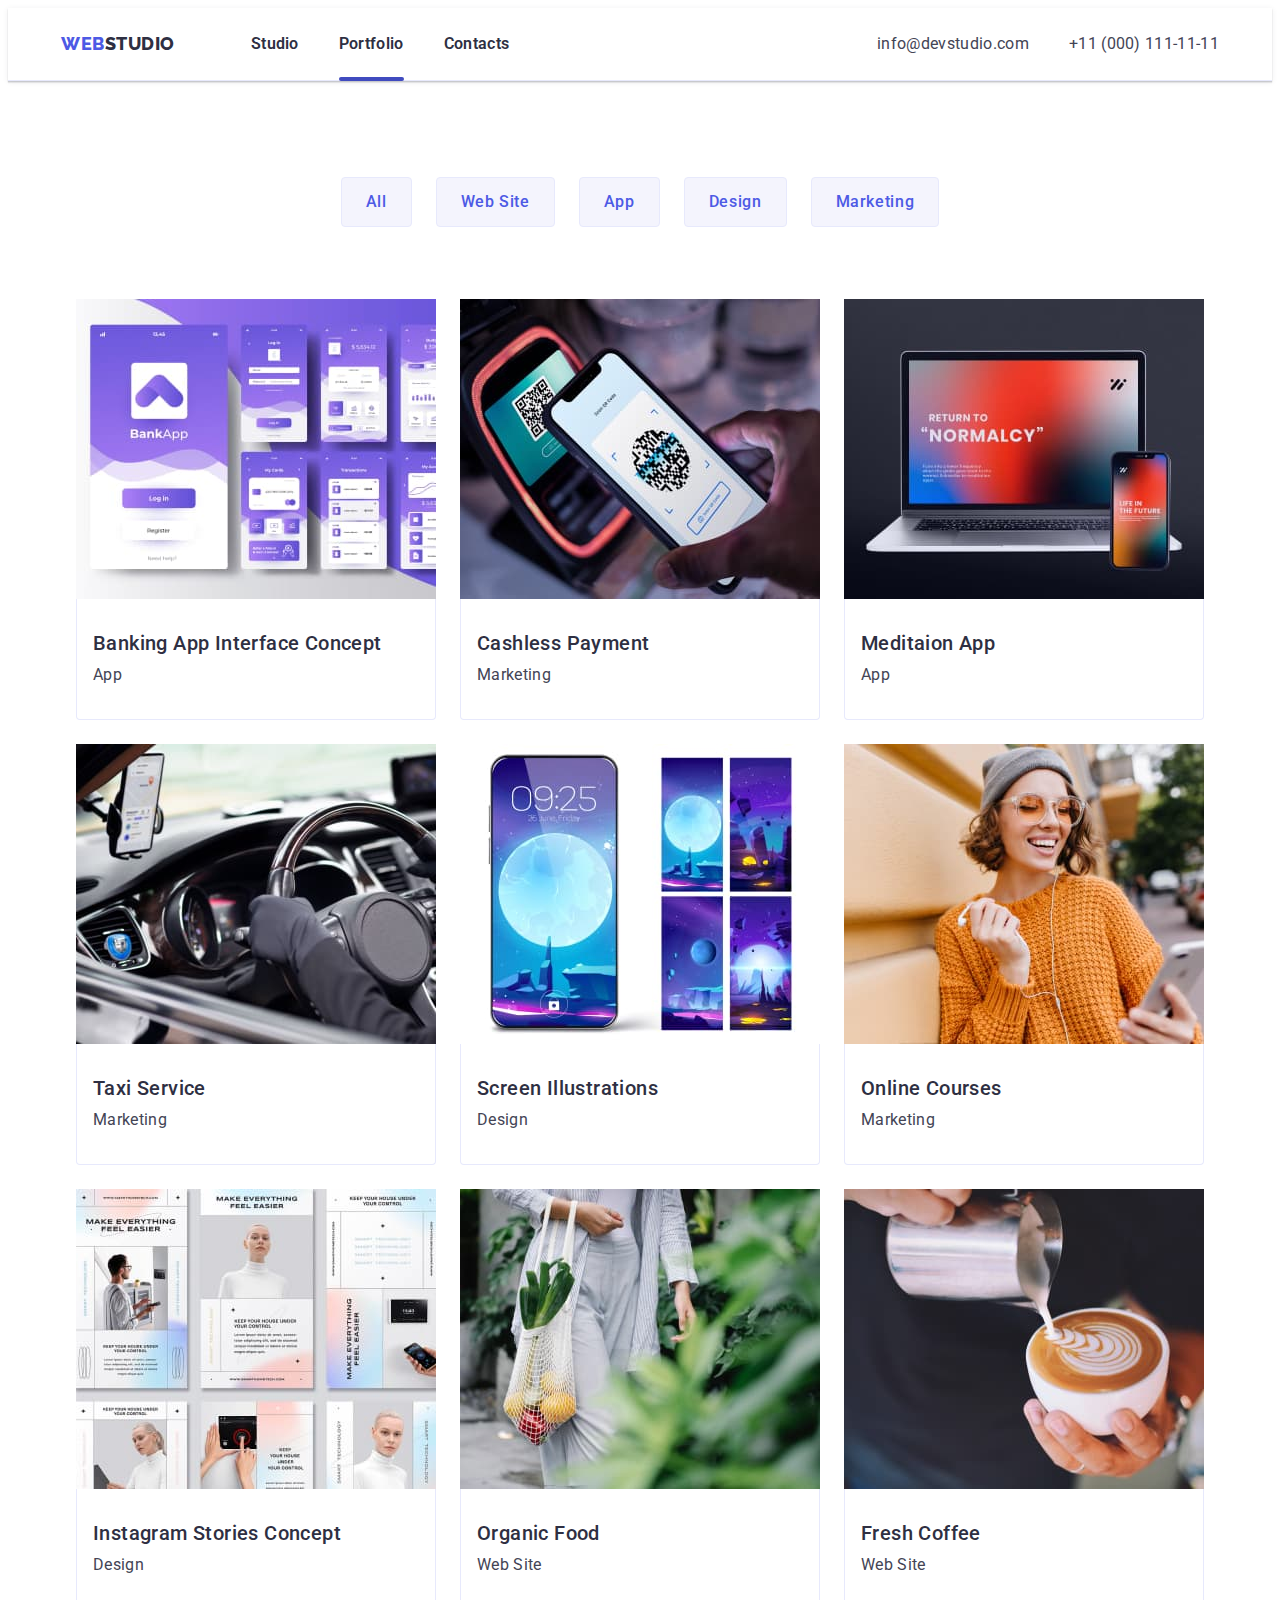
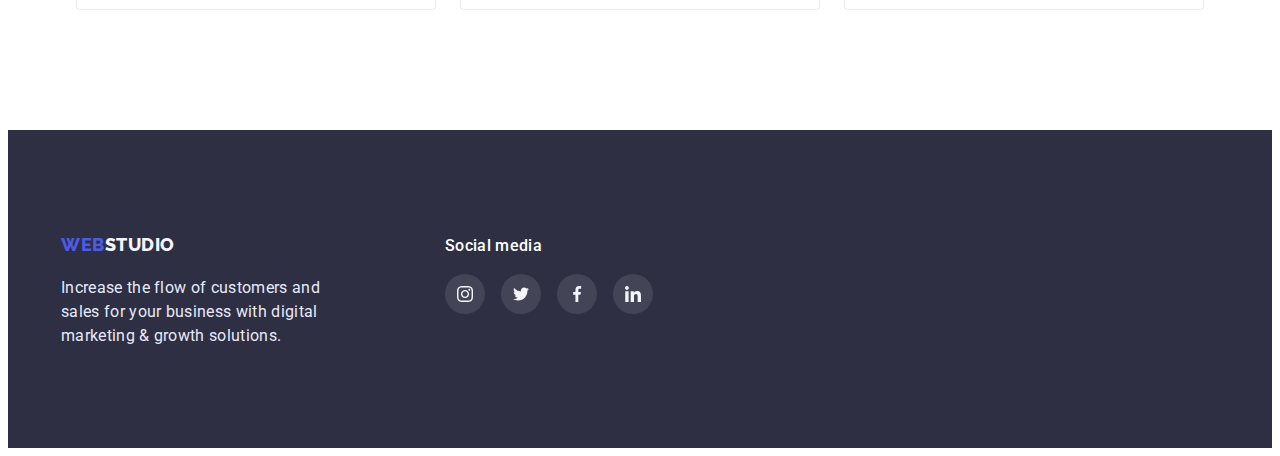
==== portfolio.html @ 4f0c4deb "modal-form" ====
<!DOCTYPE html>
<html lang="en">
  <head>
    <meta charset="UTF-8" />
    <meta http-equiv="X-UA-Compatible" content="IE=edge" />
    <meta name="viewport" content="width=device-width, initial-scale=1.0" />
    <title>WebStudio</title>
    <link rel="preconnect" href="https://fonts.googleapis.com" />
    <link rel="preconnect" href="https://fonts.gstatic.com" crossorigin />
    <link
      href="https://fonts.googleapis.com/css2?family=Raleway:wght@800&family=Roboto:wght@400;500;700;900&display=swap"
      rel="stylesheet"
    />
    <link
      rel="stylesheet"
      href="https://cdnjs.cloudflare.com/ajax/libs/modern-normalize/1.1.0/modern-normalize.min.css"
      integrity="sha512-wpPYUAdjBVSE4KJnH1VR1HeZfpl1ub8YT/NKx4PuQ5NmX2tKuGu6U/JRp5y+Y8XG2tV+wKQpNHVUX03MfMFn9Q=="
      crossorigin="anonymous"
      referrerpolicy="no-referrer"
    />
    <link rel="stylesheet" href="./css/styles.css" />
  </head>
  <body>
    <header class="header heder-portfolio">
      <div class="conteiner header-conteiner">
        <nav class="header-navigation">
          <a href="./index.html" class="header-logo link">
            <span class="span-header-logo">Web</span>Studio</a
          >
          <ul class="header-list list">
            <li class="header-item">
              <a href="./index.html" class="header-link link">Studio</a>
            </li>
            <li class="header-item">
              <a href="./portfolio.html" class="header-link link current"
                >Portfolio</a
              >
            </li>
            <li class="header-item">
              <a href="" class="header-link link">Contacts</a>
            </li>
          </ul>
        </nav>
        <address class="adress">
          <ul class="adress-list list">
            <li class="adress-item">
              <a href="mailto:info@devstudio.com" class="adress-mail link"
                >info@devstudio.com</a
              >
            </li>
            <li class="adress-item">
              <a href="tel:+110001111111" class="adress-tel link"
                >+11 (000) 111-11-11</a
              >
            </li>
          </ul>
        </address>
      </div>
    </header>
    <main class="main-portfolio">
      <section class="portfolio">
        <div class="conteiner">
          <h2 hidden class="hidden visually-hidden">hidden features</h2>
          <ul class="portfolio-list-btn list">
            <li><button type="button" class="portfolio-btn">All</button></li>
            <li>
              <button type="button" class="portfolio-btn">Web Site</button>
            </li>
            <li><button type="button" class="portfolio-btn">App</button></li>
            <li><button type="button" class="portfolio-btn">Design</button></li>
            <li>
              <button type="button" class="portfolio-btn">Marketing</button>
            </li>
          </ul>
          <h2 hidden class="hidden visually-hidden">hidden features</h2>
          <ul class="portfolio-list list">
            <li class="portfolio-examples">
              <div class="imig-shadow">
                <div class="portfolio-top-wrap">
                  <img
                    src="./images/app-interface.jpg"
                    alt="Banking App Interface Concept"
                    width="360"
                    height="300"
                  />
                  <p class="portfolio-top-text">
                    14 Stylish and User-Friendly App Design Concepts · Task
                    Manager App · Calorie Tracker App · Exotic Fruit Ecommerce
                    App · Cloud Storage App
                  </p>
                </div>
              </div>
              <div class="portfolio-borders">
                <h3 class="portfolio-title">Banking App Interface Concept</h3>
                <p class="information-desc">App</p>
              </div>
            </li>
            <li class="portfolio-examples">
              <div class="imig-shadow">
                <div class="portfolio-top-wrap">
                  <img
                    src="./images/cashless-payment.jpg"
                    alt="Cashless Payment"
                    width="360"
                    height="300"
                  />
                  <p class="portfolio-top-text"></p>
                </div>
              </div>
              <div class="portfolio-borders">
                <h3 class="portfolio-title">Cashless Payment</h3>
                <p class="information-desc">Marketing</p>
              </div>
            </li>
            <li class="portfolio-examples">
              <div class="imig-shadow">
                <div class="portfolio-top-wrap">
                  <img
                    src="./images/meditaion-app.jpg"
                    alt="Meditaion App"
                    width="360"
                    height="300"
                  />
                  <p class="portfolio-top-text"></p>
                </div>
              </div>
              <div class="portfolio-borders">
                <h3 class="portfolio-title">Meditaion App</h3>
                <p class="information-desc">App</p>
              </div>
            </li>
            <li class="portfolio-examples">
              <div class="imig-shadow">
                <div class="portfolio-top-wrap">
                  <img
                    src="./images/taxi-service.jpg"
                    alt="Taxi Service"
                    width="360"
                    height="300"
                  />
                  <p class="portfolio-top-text"></p>
                </div>
              </div>
              <div class="portfolio-borders">
                <h3 class="portfolio-title">Taxi Service</h3>
                <p class="information-desc">Marketing</p>
              </div>
            </li>
            <li class="portfolio-examples">
              <div class="imig-shadow">
                <div class="portfolio-top-wrap">
                  <img
                    src="./images/screen-iIlustrations.jpg"
                    alt="Screen Illustrations"
                    width="360"
                    height="300"
                  />
                  <p class="portfolio-top-text"></p>
                </div>
              </div>
              <div class="portfolio-borders">
                <h3 class="portfolio-title">Screen Illustrations</h3>
                <p class="information-desc">Design</p>
              </div>
            </li>
            <li class="portfolio-examples">
              <div class="imig-shadow">
                <div class="portfolio-top-wrap">
                  <img
                    src="./images/online-courses.jpg"
                    alt="Online Courses"
                    width="360"
                    height="300"
                  />
                  <p class="portfolio-top-text"></p>
                </div>
              </div>
              <div class="portfolio-borders">
                <h3 class="portfolio-title">Online Courses</h3>
                <p class="information-desc">Marketing</p>
              </div>
            </li>
            <li class="portfolio-examples">
              <div class="imig-shadow">
                <div class="portfolio-top-wrap">
                  <img
                    src="./images/instagram-storiesconcept.jpg"
                    alt="Instagram Stories Concept"
                    width="360"
                    height="300"
                  />
                  <p class="portfolio-top-text"></p>
                </div>
              </div>
              <div class="portfolio-borders">
                <h3 class="portfolio-title">Instagram Stories Concept</h3>
                <p class="information-desc">Design</p>
              </div>
            </li>
            <li class="portfolio-examples">
              <div class="imig-shadow">
                <div class="portfolio-top-wrap">
                  <img
                    src="./images/organic-food.jpg"
                    alt="Organic Food"
                    width="360"
                    height="300"
                  />
                  <p class="portfolio-top-text"></p>
                </div>
              </div>
              <div class="portfolio-borders">
                <h3 class="portfolio-title">Organic Food</h3>
                <p class="information-desc">Web Site</p>
              </div>
            </li>
            <li class="portfolio-examples">
              <div class="imig-shadow">
                <div class="portfolio-top-wrap">
                  <img
                    src="./images/fresh-coffee.jpg"
                    alt="Fresh Coffee"
                    width="360"
                    height="300"
                  />
                  <p class="portfolio-top-text"></p>
                </div>
              </div>
              <div class="portfolio-borders">
                <h3 class="portfolio-title">Fresh Coffee</h3>
                <p class="information-desc">Web Site</p>
              </div>
            </li>
          </ul>
        </div>
      </section>
    </main>
    <footer class="footer">
      <div class="conteiner footer-conteiner">
        <div class="footer-info">
          <h2 hidden class="hidden visually-hidden">hidden features</h2>
          <a href="./index.html" class="footer-logo link"
            ><span class="span-footer-logo">Web</span>Studio</a
          >
          <p class="footer-tagline">
            Increase the flow of customers and sales for your business with
            digital marketing & growth solutions.
          </p>
        </div>
        <div class="footer-media">
          <h3 class="footer-media-title">Social media</h3>
          <ul class="media-list list">
            <li class="media-item">
              <a href="" class="media-link link">
                <svg class="media-icon" width="16" height="16">
                  <use href="./images/icons.svg#icon-instagram-foter"></use>
                </svg>
              </a>
            </li>
            <li class="media-item">
              <a href="" class="media-link link">
                <svg class="media-icon" width="16" height="16">
                  <use href="./images/icons.svg#icon-twitter-foter"></use>
                </svg>
              </a>
            </li>
            <li class="media-item">
              <a href="" class="media-link link">
                <svg class="media-icon" width="16" height="16">
                  <use href="./images/icons.svg#icon-facebook-foter"></use>
                </svg>
              </a>
            </li>
            <li class="media-item">
              <a href="" class="media-link link">
                <svg class="media-icon" width="16" height="16">
                  <use href="./images/icons.svg#icon-linkedin-foter"></use>
                </svg>
              </a>
            </li>
          </ul>
        </div>
      </div>
    </footer>
  </body>
</html>
---- css/styles.css ----
:root {
  --main-title-fontweight: 500;
  --paragraph-color: #434455;
  --paragraph-fontsize: 16px;
  --logo-akcent-color: #4d5ae5;
  --gra: linear-gradient(rgb(46, 47, 66, 0.7), rgb(46, 47, 66, 0.7));
}
html {
  box-sizing: border-box;
}
*. *::before,
*::after {
  box-sizing: inherit;
}
body {
  font-family: "Roboto", sans-serif;
  color: #2e2f42;
}
h1,
h2,
h3,
h4,
h5,
h6,
p {
  margin: 0;
}
ul {
  margin: 0;
  padding-left: 0;
}
button {
  cursor: pointer;
}
img {
  max-width: 100%;
  height: auto;
  display: block;
}
.list {
  list-style: none;
}
.link {
  text-decoration: none;
}
.visually-hidden {
  position: absolute;
  white-space: nowrap;
  width: 1px;
  height: 1px;
  overflow: hidden;
  border: 0;
  padding: 0;
  clip: rect(0 0 0 0);
  clip-path: inset(50%);
  margin: -1px;
}
.conteiner-hero {
  width: 1158px;
  margin-left: auto;
  margin-right: auto;
}
.conteiner {
  width: 1158px;
  padding-left: 15px;
  padding-right: 15px;
  margin-left: auto;
  margin-right: auto;
}
/*------Header-------*/
.header {
  width: 100%;
  top: 0;
  padding-top: 24px;
  padding-bottom: 24px;
  border-bottom: 1px solid #e7e9fc;
  background: #ffffff;
}
.current {
  color: #404bbf;
  position: relative;
}
.current::after {
  content: "";
  position: absolute;
  width: 100%;
  position: absolute;
  height: 4px;
  background-color: #404bbf;
  border-radius: 2px;
  left: 0px;
  top: 43px;
}
.header-conteiner {
  display: flex;
}
.header-navigation {
  display: flex;
  align-items: center;
}
.span-header-logo {
  font-family: "Raleway", sans-serif;
  font-weight: 800;
  font-size: 18px;
  line-height: 1.33;
  align-items: center;
  letter-spacing: 0.03em;
  text-transform: uppercase;
  /* IRIS */
  color: var(--logo-akcent-color);
}
.header-logo {
  margin-right: 76px;
  font-family: "Raleway";
  font-weight: 800;
  font-size: 18px;
  line-height: 1.33;
  align-items: center;
  letter-spacing: 0.03em;
  text-transform: uppercase;
  color: #2e2f42;
}
.header-list {
  display: flex;
  gap: 40px;
}
.header-item {
  font-weight: 500;
  font-size: 16px;
  line-height: 1.5;
  /* identical to box height, or 150% */
  letter-spacing: 0.02em;
}
.header-link {
  font-weight: 600;
  font-size: 16px;
  line-height: 1.5;
  letter-spacing: 0.02em;
  /* NAVY BLUE */
  color: #2e2f42;
  transition: color 250ms cubic-bezier(0.4, 0, 0.2, 1);
}
.header-link:hover,
.header-link:focus {
  color: #4d5ae5;
}
/*------Adress-------*/
.adress {
  margin-left: auto;
}
.adress-list {
  display: flex;
  flex-wrap: wrap;
  align-items: center;
  gap: 40px;
}
.adress-item {
  font-style: normal;
  font-size: 16px;
  line-height: 1.5;
  letter-spacing: 0.02em;
  /* SLATE */
  color: #434455;
}
.adress-mail {
  font-style: normal;
  font-size: 16px;
  line-height: 1.5;
  letter-spacing: 0.02em;
  /* SLATE */
  color: #434455;
  transition: color 250ms cubic-bezier(0.4, 0, 0.2, 1);
}
.adress-mail:hover,
.adress-mail:focus {
  color: #4d5ae5;
}
.adress-tel {
  font-style: normal;
  font-size: 16px;
  line-height: 1.5;
  letter-spacing: 0.02em;
  /* SLATE */
  color: #434455;
  transition: color 250ms cubic-bezier(0.4, 0, 0.2, 1);
}
.adress-tel:hover,
.adress-tel:focus {
  color: #4d5ae5;
}
/*------Hero-------*/
.hero {
  max-width: 1440px;
  margin: 0 auto;
  background-position: center;
  background-repeat: no-repeat;
  background-image: var(--gra), url(../images/hero-bg.jpg);
  padding-top: 188px;
  padding-bottom: 188px;
  /* background: #2e2f42;*/
  text-align: center;
}
.hero-title {
  display: inline-block;
  max-width: 496px;
  margin-left: auto;
  margin-right: auto;
  font-size: 56px;
  line-height: 1.07;
  letter-spacing: 0.02em;
  color: #ffffff;
}
.hero-btn {
  margin-top: 48px;
  margin-right: auto;
  margin-left: auto;
  display: inline-block;
  font-weight: 500;
  font-size: 16px;
  line-height: 1.5;
  display: flex;
  align-items: center;
  letter-spacing: 0.04em;
  cursor: pointer;
  color: #ffffff;
  background: #4d5ae5;
  box-shadow: 0px 4px 4px rgba(0, 0, 0, 0.15);
  border-radius: 4px;
  padding: 16px 32px;
  min-width: 169px;
  border: 1px solid transparent;
  font-family: inherit;
  transition: background 250ms cubic-bezier(0.4, 0, 0.2, 1);
}
.hero-btn:hover,
.hero-btn:focus {
  background: #404bbf;
}
/*-----information--------*/
.information {
  padding-top: 120px;
}
.hidden {
}
.information-list {
  justify-content: center;
  display: flex;
  gap: 24px;
}
.information-item {
  display: flex;
  align-items: center;
  justify-content: center;
  width: 264px;
  height: 112px;
  background: #f4f4fd;
  border-color: #f4f4fd;
  border-radius: 4px;
}
.information-title {
  margin-top: 8px;
  font-weight: var(--main-title-fontweight);
  font-size: 20px;
  line-height: 1.2;
  letter-spacing: 0.02em;
}
.information-desc {
  min-width: 264px;
  margin-top: 8px;
  font-size: var(--paragraph-fontsize);
  line-height: 1.5;
  letter-spacing: 0.02em;
  /* SLATE */
  color: var(--paragraph-color);
}
.inform-list {
  display: flex;
  gap: 24px;
}

.inform-item-icon {
  width: calc((100%-72px) / 4);
}
.inform-link {
  width: 100%;
  height: 100%;
  display: flex;
  align-items: center;
  justify-content: center;
}
.inform-icon {
  fill: #2e2f42;
}
/*
.information-item:is(:hover, :focus) {
  border-color: #4d5ae5;
}

.information-item:is(:hover, :focus) .inform-icon {
  fill: #4d5ae5;
  border-color: #4d5ae5;
}
*/

/*-----Doing--------*/
.doing {
  padding-bottom: 120px;
  padding-top: 120px;
  outline: 2px solid rgb(255, 71, 187);
}
.doing-title {
  margin-bottom: 72px;
  font-size: 36px;
  line-height: 1.11;
  text-align: center;
  letter-spacing: 0.02em;
  text-transform: capitalize;
}
.doing-list {
  justify-content: center;
  display: flex;
  gap: 24px;
}
.doing-item {
}
/*-----Team--------*/
.team {
  padding-top: 120px;
  padding-bottom: 120px;
  outline: 2px solid rgb(206, 255, 71);
  background: #f4f4fd;
}
.team-title {
  margin-bottom: 72px;
  font-size: 36px;
  line-height: 1.11;
  text-align: center;
  letter-spacing: 0.02em;
  text-transform: capitalize;
}
.team-list {
  align-items: center;
  justify-content: center;
  display: flex;
  gap: 24px;
}
.team-item {
  background-color: #ffffff;
}
.team-name {
  font-weight: var(--main-title-fontweight);
  font-size: 20px;
  line-height: 1.2;
  text-align: center;
  letter-spacing: 0.02em;
}
.team-position {
  margin-top: 8px;
  font-size: var(--paragraph-fontsize);
  line-height: 1.5;
  text-align: center;
  letter-spacing: 0.02em;
  /* SLATE */
  color: var(--paragraph-color);
}
.team-info {
  background: #ffffff;
  padding: 32px 16px;
  border-radius: 0px 0px 4px 4px;
  transition: border-radius 250ms cubic-bezier(0.4, 0, 0.2, 1),
    box-shadow 250ms cubic-bezier(0.4, 0, 0.2, 1);
  box-shadow: 0px 1px 6px rgba(46, 47, 66, 0.08),
    0px 1px 1px rgba(46, 47, 66, 0.16), 0px 2px 1px rgba(46, 47, 66, 0.08);
  border-radius: 0px 0px 4px 4px;
}
/*
.team-info:is(:hover, :focus) {
  box-shadow: 0px 1px 6px rgba(46, 47, 66, 0.08),
    0px 1px 1px rgba(46, 47, 66, 0.16), 0px 2px 1px rgba(46, 47, 66, 0.08);
  border-radius: 0px 0px 4px 4px;
}
*/
.team-soc-list {
  padding-top: 8px;
  display: flex;
  justify-content: center;
  align-items: center;
  gap: 24px;
}
.team-soc-item {
  width: 40px;
  height: 40px;
}
.team-soc-link {
  width: 100%;
  height: 100%;
  background-color: #4d5ae5;
  display: flex;
  align-items: center;
  justify-content: center;
  border-radius: 50%;
  fill: #f4f4fd;
  transition: background-color 250ms cubic-bezier(0.4, 0, 0.2, 1);
}
.team-soc-link:is(:hover, :focus) {
  background-color: #404bbf;
}
.customers {
  outline: 4px rgb(139, 46, 46);
  padding-bottom: 120px;
  padding-top: 130px;
}
.cuctomers-title {
  margin-bottom: 72px;
  font-weight: 700;
  font-size: 36px;
  line-height: 1.12;
  text-align: center;
  letter-spacing: 0.02em;
  text-transform: capitalize;
  color: #2e2f42;
}
.cuctomers-list {
  display: flex;
  gap: 24px;
}
.customers-item {
  width: calc((100%-120px) / 6);
  height: 88px;
}
.customers-link {
  width: 100%;
  height: 100%;
  border: 1px solid #8e8f99;
  border-radius: 4px;
  display: flex;
  align-items: center;
  justify-content: center;
  transition: border-color 250ms cubic-bezier(0.4, 0, 0.2, 1);
}
.customers-icon {
  fill: #8e8f99;
  transition: fill 250ms cubic-bezier(0.4, 0, 0.2, 1);
}
.customers-link:is(:hover, :focus) {
  border-color: #9747ff;
}
.customers-link:is(:hover, :focus) .customers-icon {
  border-color: #9747ff;
  fill: #404bbf;
}

/*-----Footer--------*/

.footer {
  padding-top: 100px;
  padding-bottom: 100px;
  background: #2e2f42;
}
.footer-conteiner {
  display: flex;
  align-items: baseline;
}
.footer-info {
  margin-right: 120px;
  align-items: center;
  justify-content: center;
}
.footer-media {
  align-items: center;
  justify-content: center;
}
.footer-logo {
  display: flex;
  font-family: "Raleway", sans-serif;
  font-weight: 800;
  font-size: 18px;
  line-height: 1.17;
  align-items: center;
  letter-spacing: 0.03em;
  text-transform: uppercase;
  color: #f4f4fd;
}
.footer-tagline {
  margin-top: 16px;
  width: 264px;
  font-size: 16px;
  line-height: 1.5;
  letter-spacing: 0.02em;
  /* CORNFLOWER */
  color: #e7e9fc;
}
.span-footer-logo {
  display: flex;
  font-family: "Raleway", sans-serif;
  font-weight: 800;
  font-size: 18px;
  line-height: 1.66;
  align-items: center;
  letter-spacing: 0.03em;
  text-transform: uppercase;
  color: var(--logo-akcent-color);
}

.footer-media-title {
  margin-bottom: 16px;
  font-weight: 500;
  font-size: 16px;
  line-height: 1.5;
  letter-spacing: 0.02em;
  color: #ffffff;
}
.media-list {
  display: flex;
  gap: 16px;
}
.media-item {
  width: 40px;
  height: 40px;
}
.media-link {
  width: 100%;
  height: 100%;
  background-color: rgba(255, 255, 255, 0.1);
  display: flex;
  align-items: center;
  justify-content: center;
  border-radius: 50%;
  transition: background-color 250ms cubic-bezier(0.4, 0, 0.2, 1);
}
.media-icon {
  transition: fill 250ms cubic-bezier(0.4, 0, 0.2, 1),
    border-color 250ms cubic-bezier(0.4, 0, 0.2, 1);
  fill: #f4f4fd;
}
.media-link:is(:hover, :focus) {
  background-color: #31d0aa;
}
.media-link:is(:hover, :focus) .media-icom {
  border-color: #9747ff;
  background-color: #31d0aa;
  fill: #9747ff;
}
/*------Modal-----*/
.backdrop {
  position: fixed;
  top: 0;
  width: 100%;
  height: 100%;
  background-color: rgba(46, 47, 66, 0.4);
  transition: opacity 250ms cubic-bezier(0.4, 0, 0.2, 1),
    visibility 250ms cubic-bezier(0.4, 0, 0.2, 1);
}

.is-hidden {
  opacity: 0;
  visibility: hidden;
  pointer-events: none;
}
.modal {
  padding: 24px;
  position: absolute;
  top: 50%;
  left: 50%;
  transform: translate(-50%, -50%) scaleZ(1) rotate(0deg);
  width: 408px;
  min-height: 576px;
  background: #fcfcfc;
  box-shadow: 0px 1px 1px rgba(0, 0, 0, 0.14), 0px 1px 3px rgba(0, 0, 0, 0.12),
    0px 2px 1px rgba(0, 0, 0, 0.2);
  border-radius: 4px;
  transition: transform 2500ms cubic-bezier(0.4, 0, 0.2, 1);
}
.backdrop.is-hidden .modal {
  transform: translate(50%, -50%) scaleZ(0) rotate(360deg);
}
.modal-close {
  width: 24px;
  height: 24px;
  background: #e7e9fc;
  border: 1px solid rgba(0, 0, 0, 0.1);
  border-radius: 50%;
  display: block;
  margin-left: auto;
  margin-bottom: 24px;
}
.modal-title {
  font-weight: 500;
  font-size: 16px;
  line-height: 1.5;
  text-align: center;
  letter-spacing: 0.02em;
  color: #2e2f42;
  margin-bottom: 34px;
}
.modal-field {
  margin-bottom: 8px;
}
.input-wrap {
  position: relative;
}
.modal-input-text {
  font-weight: 400;
  font-size: 12px;
  line-height: 1.33;
  letter-spacing: 0.04em;
  color: #8e8f99;
  display: block;
  margin-bottom: 4px;
}
.modal-input {
  width: 100%;
  height: 40px;
  border: 1px solid rgba(33, 33, 33, 0.2);
  border-radius: 4px;
  padding-left: 38px;
  padding-top: 11px;
  padding-bottom: 11px;
  outline: transparent;
}
.modal-input:focus,
.modal-comment:focus {
  border-color: #4d5ae5;
}
.modal-input:focus + .modal-input-icon {
  fill: #4d5ae5;
}
.modal-input::placeholder,
.modal-comment {
  font-weight: 400;
  font-size: 12px;
  line-height: 1.33;
  letter-spacing: 0.04em;
  color: rgba(117, 117, 117, 0.5);
}
.modal-input:not(:focus):not(:placeholder-shown):valid {
  background-color: #31d0aa;
}
.modal-input:not(:focus):not(:placeholder-shown):invalid {
  background-color: hsl(13, 90%, 48%);
}
.modal-comment {
  padding: 10px;
  width: 100%;
  height: 120px;
  padding: 10px;
  font-weight: 400;
  font-size: 12px;
  line-height: 1.16;
  letter-spacing: 0.01em;
  color: #8e8f99;
  resize: none;
  outline: transparent;
}
.modal-input-icon {
  transform: translateY(-50%);
  top: 50%;
  left: 19px;
  position: absolute;
}
/*-----portfolio----*/
.portfolio {
  padding-top: 96px;
  padding-bottom: 120px;
}
.main-portfolio {
}
.portfolio-btn {
  padding: 12px 24px;
  min-height: 48px;
  border: 1px solid #e7e9fc;
  border-radius: 4px;
  font-weight: 500;
  font-size: 16px;
  line-height: 1.5;
  align-items: center;
  text-align: center;
  letter-spacing: 0.04em;
  cursor: pointer;
  /* IRIS */
  color: #4d5ae5;
  background: #f4f4fd;
  font-family: inherit;
  transition: color 250ms cubic-bezier(0.4, 0, 0.2, 1),
    background 250ms cubic-bezier(0.4, 0, 0.2, 1),
    box-shadow 250ms cubic-bezier(0.4, 0, 0.2, 1);
}
.portfolio-btn:hover,
.portfolio-btn:focus {
  color: #ffffff;
  background: #4d5ae5;
  box-shadow: 0px 2px 1px rgba(46, 47, 66, 0.08),
    0px 1px 1px rgba(46, 47, 66, 0.16), 0px 1px 6px rgba(46, 47, 66, 0.08);
}
.heder-portfolio {
  background: #ffffff;
  border-bottom: 1px solid #e7e9fc;
  box-shadow: 0px 2px 1px rgba(46, 47, 66, 0.08),
    0px 1px 1px rgba(46, 47, 66, 0.16), 0px 1px 6px rgba(46, 47, 66, 0.08);
}
.portfolio-list {
  justify-content: center;
  display: flex;
  flex-wrap: wrap;
  gap: 24px;
}
.portfolio-list-btn {
  margin-bottom: 72px;
  justify-content: center;
  display: flex;
  flex-wrap: wrap;
  gap: 24px;
}
.portfolio-examples {
  transition: transform 250ms cubic-bezier(0.4, 0, 0.2, 1);
}
.portfolio-title {
  font-weight: var(--main-title-fontweight);
  font-size: 20px;
  line-height: 1.2;
  letter-spacing: 0.02em;
}
.portfolio-borders {
  border-left: 1px solid #e7e9fc;
  border-right: 1px solid #e7e9fc;
  border-bottom: 1px solid #e7e9fc;
  background: #ffffff;
  padding: 32px 16px;
  border-radius: 0px 0px 4px 4px;
  transition: border-radius 250ms cubic-bezier(0.4, 0, 0.2, 1),
    box-shadow 250ms cubic-bezier(0.4, 0, 0.2, 1);
}
.portfolio-borders:hover,
.portfolio-borders:focus {
  box-shadow: 0px 1px 6px rgba(46, 47, 66, 0.08),
    0px 1px 1px rgba(46, 47, 66, 0.16), 0px 2px 1px rgba(46, 47, 66, 0.08);
  border-radius: 0px 0px 4px 4px;
}
.imig-shadow {
  transition: box-shadow 250ms cubic-bezier(0.4, 0, 0.2, 1),
    border-radius 250ms cubic-bezier(0.4, 0, 0.2, 1);
}
.imig-shadow:hover,
.imig-shadow:focus {
  box-shadow: 0px 1px 6px rgba(46, 47, 66, 0.285),
    0px 1px 1px rgba(46, 47, 66, 0.16), 0px 2px 1px rgba(46, 47, 66, 0.08);
  border-radius: 0px 0px 4px 4px;
}
.portfolio-top-text {
  position: absolute;
  top: 0;
  font-weight: 400;
  font-size: 16px;
  line-height: 1.5;
  letter-spacing: 0.02em;
  color: #f4f4fd;
  background: #4d5ae5b7;
  background-blend-mode: soft-light;
  mix-blend-mode: normal;
  padding: 40px 32px;
  height: 100%;
  width: 100%;
  transform: translateY(100%);
  transition: transform 250ms cubic-bezier(0.4, 0, 0.2, 1);
  overflow: auto;
}
.portfolio-top-wrap {
  position: relative;
  overflow: hidden;
}
.portfolio-examples:hover .portfolio-top-text {
  transform: translateY(0%);
}
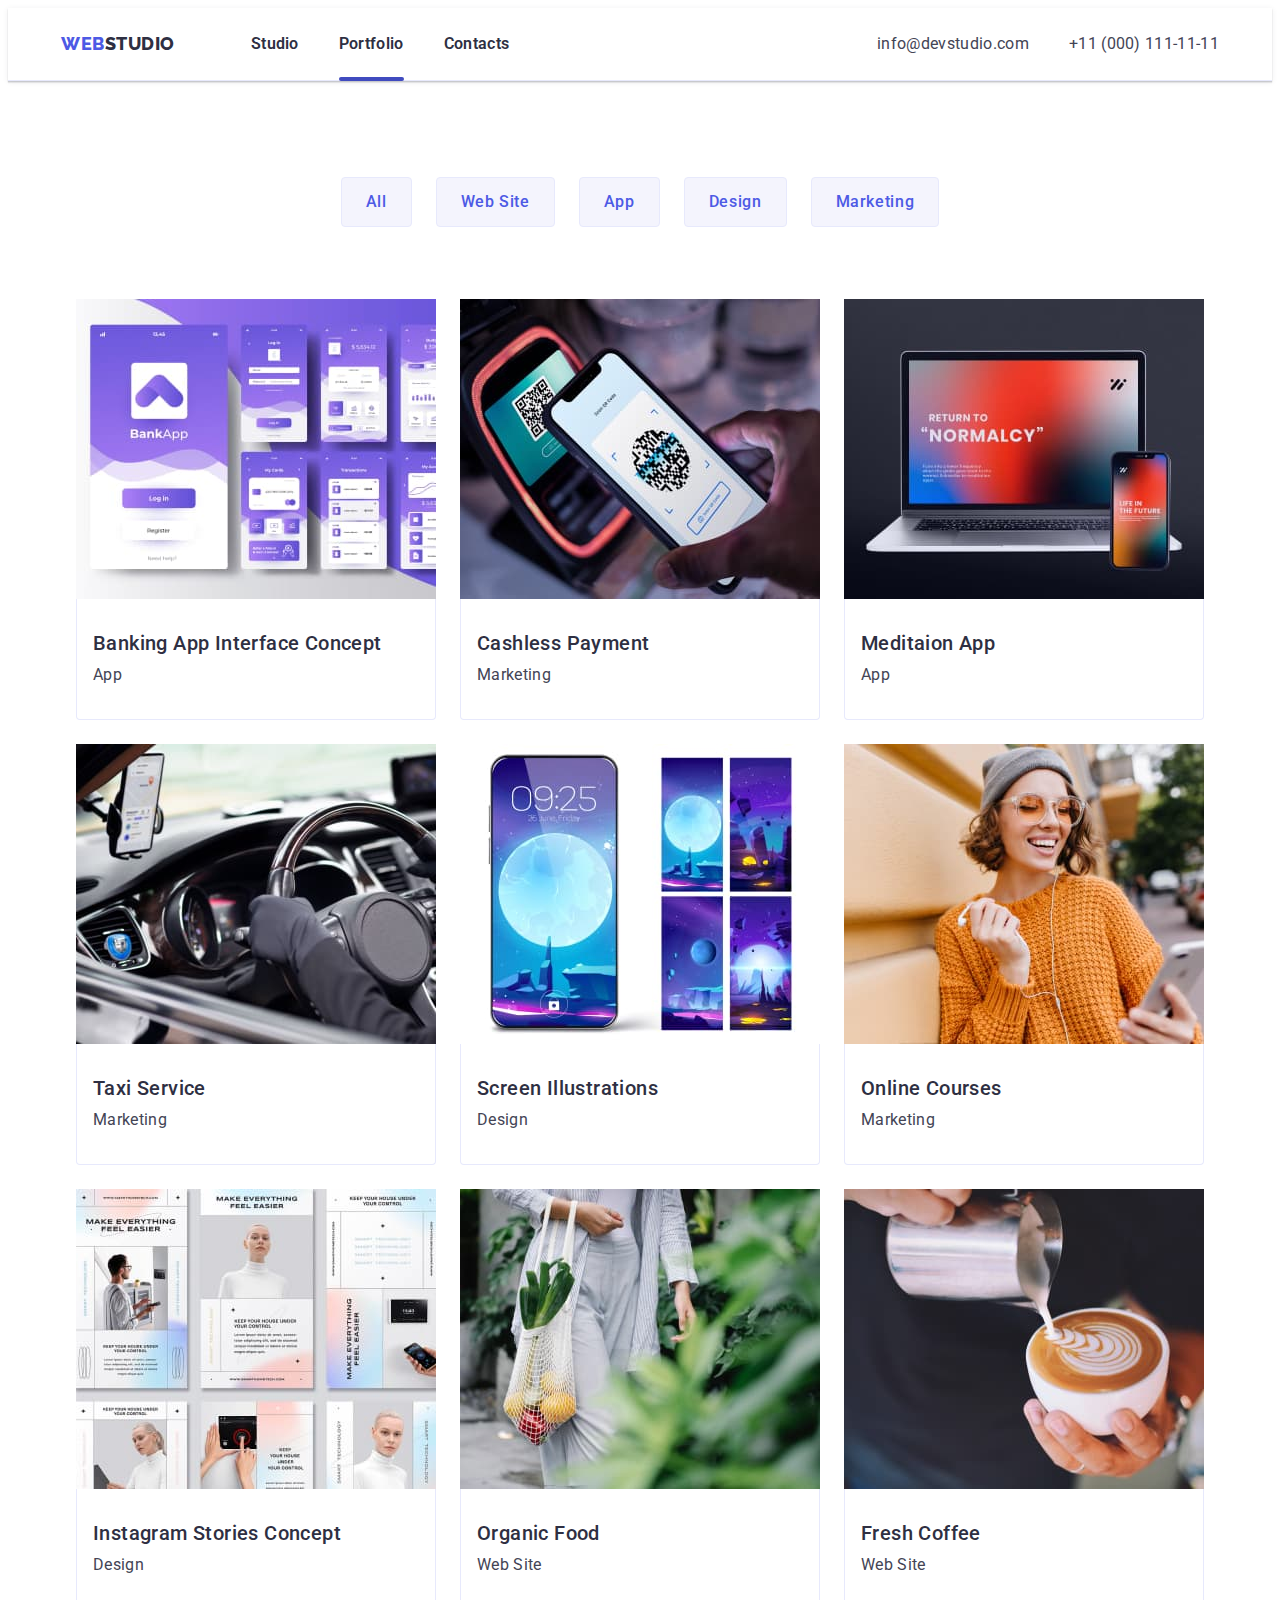
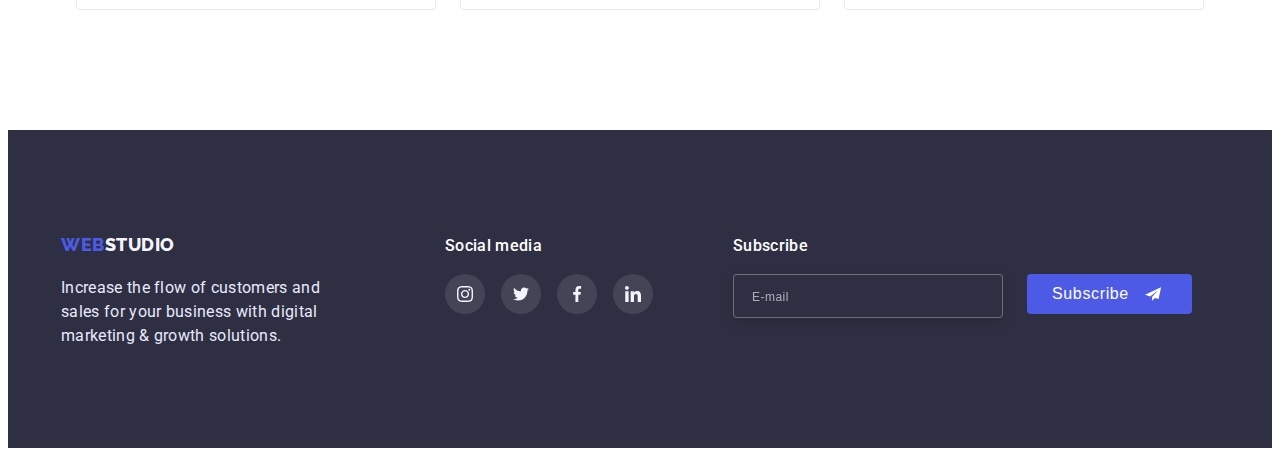
==== commit d5dd6119: "form-foter" ====
--- a/portfolio.html
+++ b/portfolio.html
@@ -280,6 +280,25 @@
             </li>
           </ul>
         </div>
+        <div class="footer-subscribe">
+          <p class="subscribe">Subscribe</p>
+          <div class="footer-email">
+            <input
+              type="email"
+              class="footer-input"
+              name="footer-email"
+              placeholder="E-mail"
+              required
+              pattern="ShouB@ukr.net"
+            />
+            <button type="subscribe" class="subscribe-bt">
+              Subscribe
+              <svg class="footer-bt" width="24" height="20">
+                <use href="./images/icons.svg#icon-subscribe"></use>
+              </svg>
+            </button>
+          </div>
+        </div>
       </div>
     </footer>
   </body>
--- a/css/styles.css
+++ b/css/styles.css
@@ -541,6 +541,77 @@
   background-color: #31d0aa;
   fill: #9747ff;
 }
+/*-----Footer Subscribe------*/
+.footer-email {
+  display: flex;
+  gap: 24px;
+}
+.footer-subscribe {
+  margin-left: 80px;
+  align-items: center;
+  justify-content: center;
+}
+.subscribe {
+  margin-bottom: 16px;
+  font-weight: 500;
+  font-size: 16px;
+  line-height: 1.5;
+  letter-spacing: 0.02em;
+  color: #ffffff;
+}
+.footer-input {
+  align-items: center;
+  width: 264px;
+  height: 40px;
+  border: 1px solid rgba(255, 255, 255, 0.3);
+  filter: drop-shadow(0px 4px 4px rgba(0, 0, 0, 0.15));
+  border-radius: 4px;
+  background: #2e2f42;
+  outline: transparent;
+  transition: border-color 250ms cubic-bezier(0.4, 0, 0.2, 1);
+}
+.footer-input::placeholder {
+  font-weight: 400;
+  font-size: 12px;
+  line-height: 2;
+  padding-left: 16px;
+  padding-top: 8px;
+  padding-bottom: 8px;
+  letter-spacing: 0.04em;
+  color: rgba(255, 255, 255, 0.6);
+}
+.subscribe-bt {
+  display: flex;
+  align-items: center;
+  width: 165px;
+  height: 40px;
+  font-weight: 500;
+  font-size: 16px;
+  line-height: 1.5;
+  letter-spacing: 0.04em;
+  color: #ffffff;
+  padding-left: 24px;
+  padding-top: 8px;
+  padding-bottom: 8px;
+  background: #4d5ae5;
+  border: 1px solid transparent;
+  border-radius: 4px;
+  transition: background 250ms cubic-bezier(0.4, 0, 0.2, 1);
+}
+
+.footer-bt {
+  margin-left: 16px;
+  margin-right: 24px;
+  margin-top: 10px;
+  margin-bottom: 10px;
+}
+.subscribe-bt:hover,
+.subscribe-bt:focus {
+  background: #404bbf;
+}
+.footer-input:focus {
+  border-color: #4d5ae5;
+}
 /*------Modal-----*/
 .backdrop {
   position: fixed;
@@ -583,7 +654,15 @@
   display: block;
   margin-left: auto;
   margin-bottom: 24px;
-}
+  outline: transparent;
+}
+.modal-close:hover,
+.modal-close:focus .modal-bt {
+  fill: #ffffff;
+  border-color: #4d5ae5;
+  background: #4d5ae5;
+}
+
 .modal-title {
   font-weight: 500;
   font-size: 16px;
@@ -591,10 +670,9 @@
   text-align: center;
   letter-spacing: 0.02em;
   color: #2e2f42;
-  margin-bottom: 34px;
+  padding-bottom: 6px;
 }
 .modal-field {
-  margin-bottom: 8px;
 }
 .input-wrap {
   position: relative;
@@ -607,6 +685,7 @@
   color: #8e8f99;
   display: block;
   margin-bottom: 4px;
+  margin-top: 8px;
 }
 .modal-input {
   width: 100%;
@@ -658,6 +737,93 @@
   left: 19px;
   position: absolute;
 }
+/*----------checkbox-----*/
+.modal-check {
+}
+.check-text {
+  padding-top: 16px;
+  min-width: 338px;
+  height: 16px;
+  font-weight: 400;
+  font-size: 12px;
+  line-height: 1.33;
+  letter-spacing: 0.04em;
+  color: #757575;
+  display: flex;
+}
+.check-link {
+  color: #4d5ae5;
+}
+.check-text::before {
+  content: "";
+  box-sizing: border-box;
+  width: 16px;
+  height: 16px;
+  border: 1.25px solid #2e2f42;
+  border-radius: 2px;
+  margin-right: 8px;
+  transition: background-color 250ms cubic-bezier(0.4, 0, 0.2, 1);
+  transition: background-image 250ms cubic-bezier(0.4, 0, 0.2, 1);
+}
+.modal-check:checked + .check-text::before {
+  background-color: #404bbf;
+  border: none;
+  background-image: url(../images/checkvector.svg);
+  background-position: center;
+  background-repeat: no-repeat;
+}
+.modal-submit {
+  margin-right: auto;
+  margin-left: auto;
+  min-width: 169px;
+  min-height: 56px;
+  padding: 16px 32px;
+  font-weight: 500;
+  font-size: 16px;
+  line-height: 1.5;
+  display: flex;
+  justify-content: center;
+  text-align: center;
+  letter-spacing: 0.04em;
+  color: #ffffff;
+  cursor: pointer;
+  background: #4d5ae5;
+  border-radius: 4px;
+  border: transparent;
+  transition: background 250ms cubic-bezier(0.4, 0, 0.2, 1),
+    box-shadow 250ms cubic-bezier(0.4, 0, 0.2, 1);
+}
+.modal-submit:focus,
+.modal-submit:hover {
+  background: #404bbf;
+  box-shadow: 0px 4px 4px rgba(0, 0, 0, 0.15);
+  border-radius: 4px;
+}
+
+.checkbox {
+  margin-bottom: 24px;
+}
+/*margin-top: 48px;
+  margin-right: auto;
+  margin-left: auto;
+  display: inline-block;
+  font-weight: 500;
+  font-size: 16px;
+  line-height: 1.5;
+  display: flex;
+  align-items: center;
+  letter-spacing: 0.04em;
+  cursor: pointer;
+  color: #ffffff;
+  background: #4d5ae5;
+  box-shadow: 0px 4px 4px rgba(0, 0, 0, 0.15);
+  border-radius: 4px;
+  padding: 16px 32px;
+  min-width: 169px;
+  border: 1px solid transparent;
+  font-family: inherit;
+  transition: background 250ms cubic-bezier(0.4, 0, 0.2, 1);
+}
 /*-----portfolio----*/
 .portfolio {
   padding-top: 96px;
